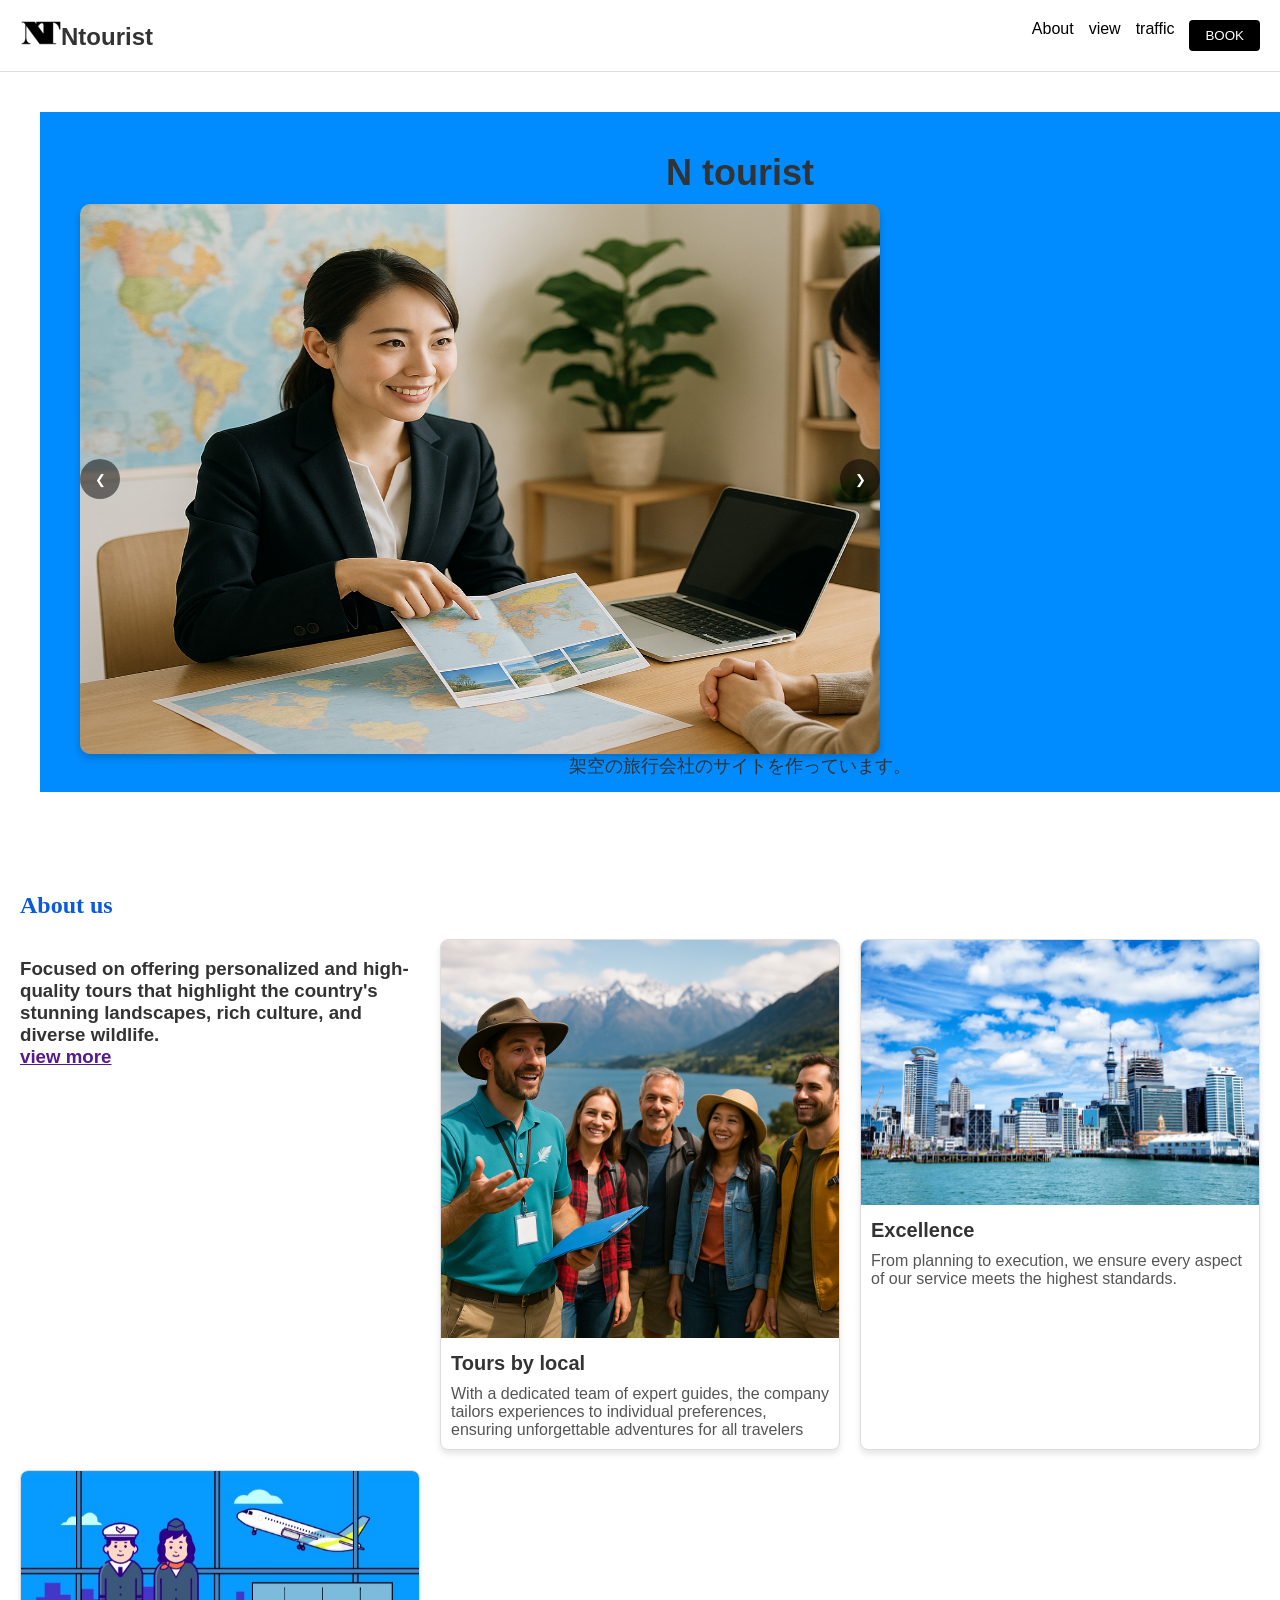
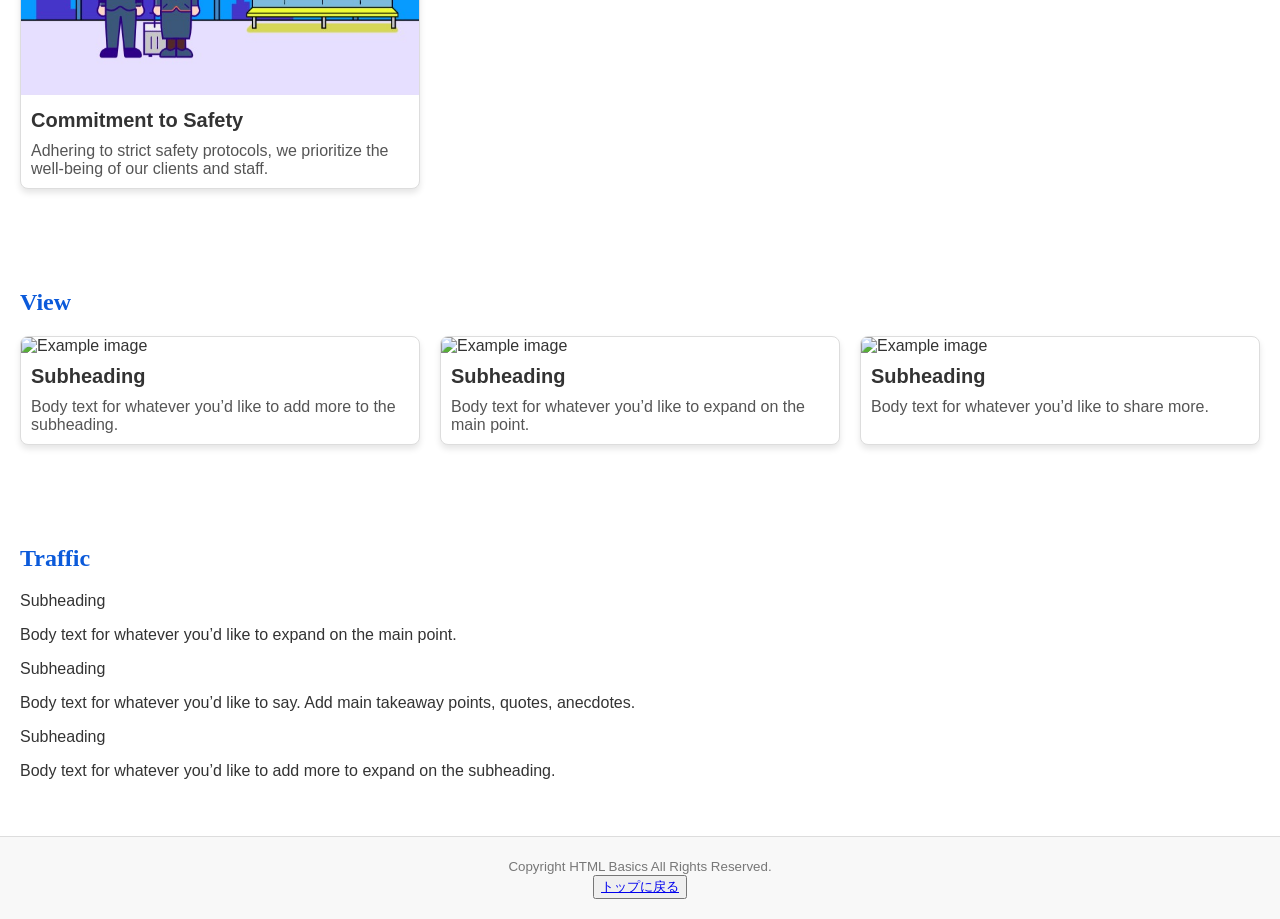
==== index.html @ aea52d13 "Add files via upload" ====
<!DOCTYPE html>
<html lang="ja">
<head>
    <meta charset="UTF-8">
    <meta name="viewport" content="width=device-width, initial-scale=1.0">
    <title>右上</title>
    <link rel="stylesheet" href="nu.css">
    <link rel="stylesheet" href="scroll.css">
</head>
<body>
    
    <header><h1 class="top" id ="returntop">Ntourist</h1>
        <nav>
            <ul>
                <li><a href="#about">About</a></li>
                <li><a href="#photos">view</a></li>
                <li><a href="#traffic">traffic</a></li>
                <button class="button">book</button>
            </ul>
        </nav>
    </header>

    <div class="hero">

        <h1>N tourist</h1>
            <div class="slider-container">
                <div id="pht" class="slider">
                    <img src="photos/atn/spimg.png" alt="Image 1" class="slider-image active">
                     
                    <img src="photos/atn/spimg4.png" alt="Image 2" class="slider-image">
                    <img src="photos/atn/spimg2.jpg" alt="Image 3" class="slider-image">
                </div>
                <div class="controls">
                     <button id="prev" class="control-btn">&#10094;</button>
                    <button id="next" class="control-btn">&#10095;</button>
                </div>
             </div>
            <script src="script.js"></script>
        <p>
            架空の旅行会社のサイトを作っています。
        </p>
    </div>

    <main>
        <section class="section" id="about">
            <h2 class = "hero2">About us</h2>
            <div class="places-grid">
                <div>
                    <h3>
                        <p>Focused on offering personalized and high-quality tours that highlight the country's stunning landscapes, rich culture, and diverse wildlife. <br>
                        <a href =>view more</a></p>
                    </h3>
                </div>
                <div class="place">
                    <img src="photos/abus/abus.png" width="200" height="100px"alt="about" class="abimg1" >
                    <h3>Tours by local</h3>
                    <p>With a dedicated team of expert guides, the company tailors experiences to individual preferences, ensuring unforgettable adventures for all travelers</p>
                </div>
                <div class="place">
                    <img src="photos/abus/abus3.jpg" width="200" height="100px"alt="about" class="abimg1">
                    <h3>Excellence</h3>
                    <p>From planning to execution, we ensure every aspect of our service meets the highest standards.</p>
                </div>
                <div class="place">
                    <img src="photos/abus/abus2.jpg" width="200" height="100"alt="about" class="abimg1">
                    <h3>Commitment to Safety</h3>
                    <p>Adhering to strict safety protocols, we prioritize the well-being of our clients and staff.</p>
                </div>
            </div>
        </section>

        <section class="section" id="photos">
            <h2 class="hero2">View</h2>
            <div class="places-grid">
                <div class="place">
                    <img src="image1.jpg" alt="Example image">
                    <h3>Subheading</h3>
                    <p>Body text for whatever you’d like to add more to the subheading.</p>
                </div>
                <div class="place">
                    <img src="image2.jpg" alt="Example image">
                    <h3>Subheading</h3>
                    <p>Body text for whatever you’d like to expand on the main point.</p>
                </div>
                <div class="place">
                    <img src="image3.jpg" alt="Example image">
                    <h3>Subheading</h3>
                    <p>Body text for whatever you’d like to share more.</p>
                </div>
            </div>
        </section>

        <section class="section" id="traffic">
            <h2 class="hero2">Traffic</h2>
            <div>
                <p>Subheading</p>
                <p>Body text for whatever you’d like to expand on the main point.</p>
                <p>Subheading</p>
                <p>Body text for whatever you’d like to say. Add main takeaway points, quotes, anecdotes.</p>
                <p>Subheading</p>
                <p>Body text for whatever you’d like to add more to expand on the subheading.</p>
            </div>
        </section>
    </main>

    <footer>
        <p><small>Copyright HTML Basics All Rights Reserved.</small></p>
        <button><a href="#returntop">トップに戻る</a></button>
    </footer>
</body>
</html>
---- nu.css ----
body {
    font-family: Arial, sans-serif;
    margin: 0;
    padding: 0;
    color: #333;
}

header {
    display: flex;
    justify-content: space-between;
    align-items: center;
    padding: 20px;
    background-color: #ffffff;
    border-bottom: 1px solid #ddd;
}

header h1 {
    font-size: 24px;
    margin: 0;
}

.top::before {
  content: url(photos/Rogs.png);
  margin-left: 1px;
  vertical-align: top-left;
}


header nav ul {
    list-style: none;
    margin: 0;
    padding: 0;
    display: flex;
    gap: 15px;
}

header nav ul li {
    margin: 0;
}

header nav ul li a {
    text-decoration: none;
    color: #000;
}

header .button {
    background-color: black;
    color: white;
    padding: 8px 16px;
    border: none;
    border-radius: 4px;
    text-transform: uppercase;
}
/*タイトル*/
.hero {
    background-color: #008cff;
    text-align: center;
    margin:40px;
    padding: 40px 40px;
    width:1320px;
    height: 600px;
    position: relative;
}
/*小見出し*/
.hero2{
    text-align: left-top;
    font-family: 'Ink Free',cursive;
    color:#0b5ada;
}

.hero h1 {
    font-size: 36px;
    margin: 0 0 10px;
}

.hero p {
    font-size: 18px;
    margin: 0;
}

.section {
    padding: 40px 20px;
}
/*about us小出しにする内容*/
.places-grid {
    display: grid;
    grid-template-columns: repeat(auto-fit, minmax(300px, 1fr));
    gap: 20px;
}

.place {
    background-color: #fff;
    border: 1px solid #ddd;
    border-radius: 8px;
    overflow: hidden;
    box-shadow: 0 4px 6px rgba(0, 0, 0, 0.1);
}
/*about us　写真*/
.place img {
    width: 100%;
    height: auto;
}
/*about us　説明*/
.place h3 {
    font-size: 20px;
    margin: 10px;
}

.place p {
    font-size: 16px;
    margin: 10px;
    color: #555;
}

/*フッターの設定*/
footer {
    background-color: #f8f8f8;
    text-align: center;
    padding: 20px;
    border-top: 1px solid #ddd;
}

footer p {
    margin: 0;
    color: #777;
}
---- scroll.css ----
/*スライダー操作*/
.slider-container {
    position: relative;
    width: 80%;
    max-width: 800px;
    overflow: hidden;
    border-radius: 10px;
    box-shadow: 0 4px 8px rgba(0, 0, 0, 0.2);
}

.slider {
    display: flex;
    transition: transform 0.5s ease-in-out;
}

.slider-image {
    width: 100%;
    display: none;
}

.slider-image.active {
    display: block;
}

.controls {
    position: absolute;
    top: 50%;
    width: 100%;
    display: flex;
    justify-content: space-between;
    transform: translateY(-50%);
}

.control-btn {
    background: rgba(0, 0, 0, 0.5);
    color: white;
    border: none;
    border-radius: 50%;
    width: 40px;
    height: 40px;
    cursor: pointer;
    display: flex;
    justify-content: center;
    align-items: center;
    outline: none;
    transition: background 0.3s;
}

.control-btn:hover {
    background: rgba(0, 0, 0, 0.8);
}

/*スライダー写真*/

#pht{
    width:1000px;
    height:550px;
}
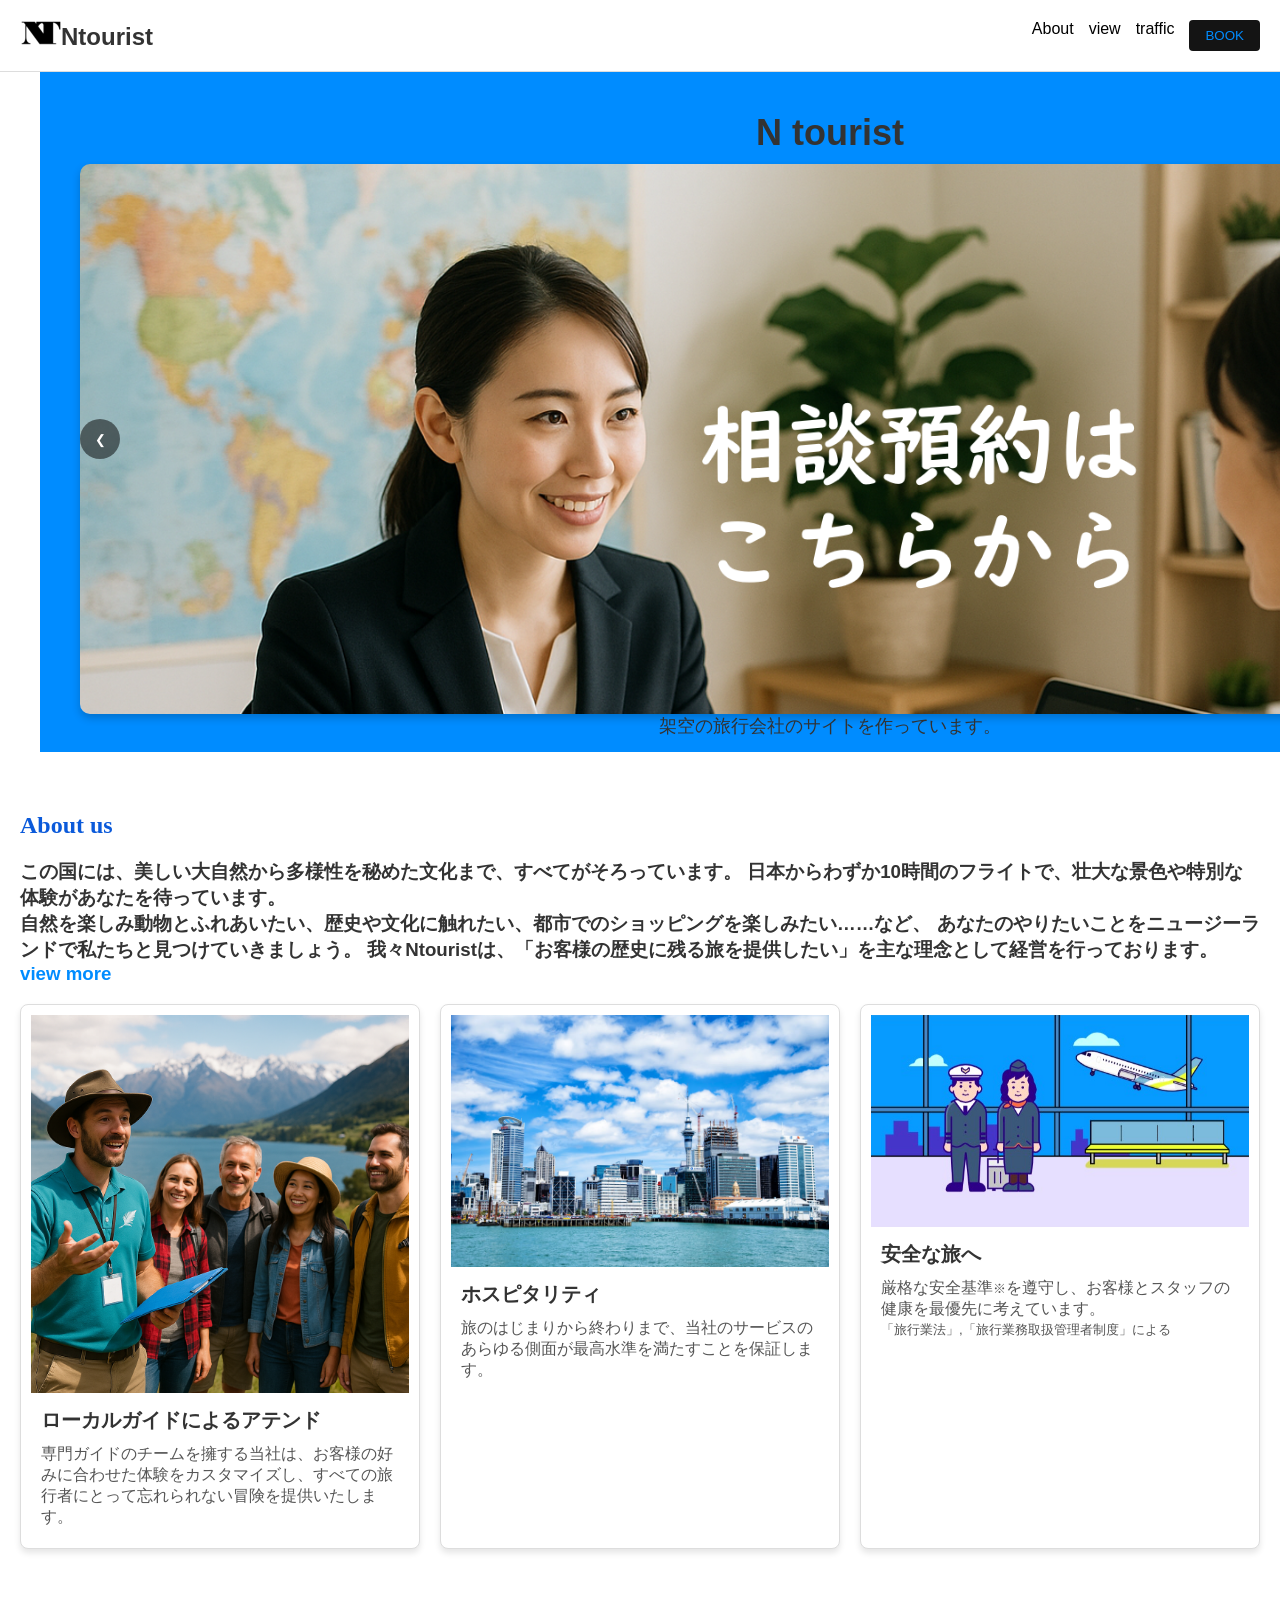
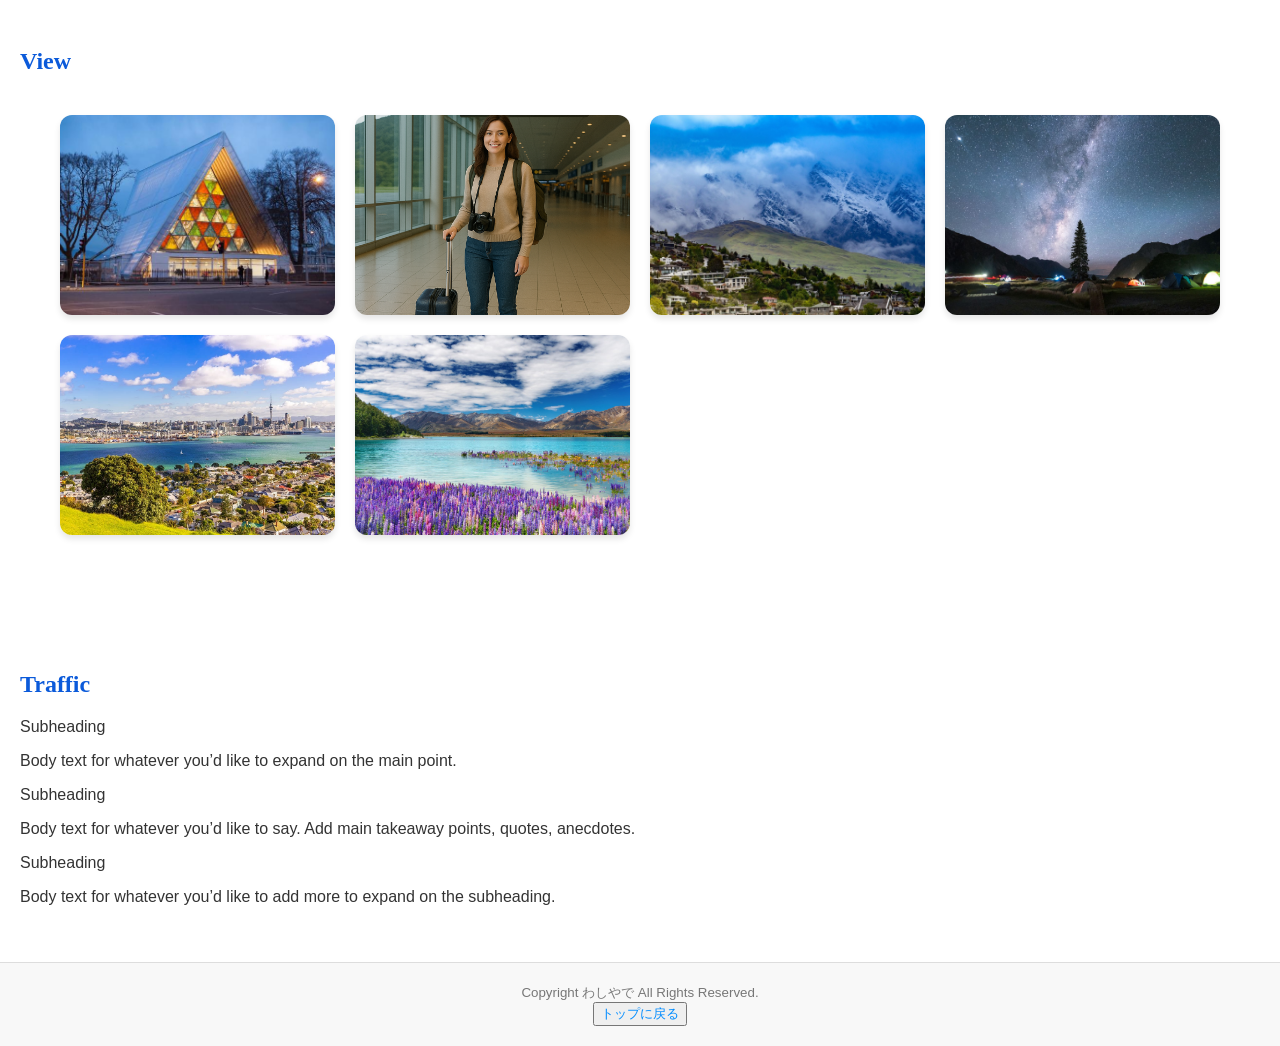
==== commit 68baeccf: "Add files via upload" ====
--- a/index.html
+++ b/index.html
@@ -4,7 +4,7 @@
     <meta charset="UTF-8">
     <meta name="viewport" content="width=device-width, initial-scale=1.0">
     <title>右上</title>
-    <link rel="stylesheet" href="nu.css">
+    <link rel="stylesheet" href="style.css">
     <link rel="stylesheet" href="scroll.css">
 </head>
 <body>
@@ -15,7 +15,7 @@
                 <li><a href="#about">About</a></li>
                 <li><a href="#photos">view</a></li>
                 <li><a href="#traffic">traffic</a></li>
-                <button class="button">book</button>
+                <button class="button"><a href="booking.html">book</a></button>
             </ul>
         </nav>
     </header>
@@ -25,10 +25,9 @@
         <h1>N tourist</h1>
             <div class="slider-container">
                 <div id="pht" class="slider">
-                    <img src="photos/atn/spimg.png" alt="Image 1" class="slider-image active">
-                     
+                   <a href="booking.html"> <img src="photos/atn/spimg.png" alt="Image 1" class="slider-image active"></a>                     
                     <img src="photos/atn/spimg4.png" alt="Image 2" class="slider-image">
-                    <img src="photos/atn/spimg2.jpg" alt="Image 3" class="slider-image">
+                    <a href =intro.html><img src="photos/atn/spimg2.jpg" alt="Image 3" class="slider-image"></a>
                 </div>
                 <div class="controls">
                      <button id="prev" class="control-btn">&#10094;</button>
@@ -44,50 +43,57 @@
     <main>
         <section class="section" id="about">
             <h2 class = "hero2">About us</h2>
+
+
+                    <h3 class="intro">
+                        <p>この国には、美しい大自然から多様性を秘めた文化まで、すべてがそろっています。
+                            日本からわずか10時間のフライトで、壮大な景色や特別な体験があなたを待っています。<br>
+                            自然を楽しみ動物とふれあいたい、歴史や文化に触れたい、都市でのショッピングを楽しみたい……など、
+                            あなたのやりたいことをニュージーランドで私たちと見つけていきましょう。
+                            我々Ntouristは、「お客様の歴史に残る旅を提供したい」を主な理念として経営を行っております。 <br>
+                        <a href =intro.html>view more</a></p>
+                    </h3>
             <div class="places-grid">
-                <div>
-                    <h3>
-                        <p>Focused on offering personalized and high-quality tours that highlight the country's stunning landscapes, rich culture, and diverse wildlife. <br>
-                        <a href =>view more</a></p>
-                    </h3>
-                </div>
                 <div class="place">
                     <img src="photos/abus/abus.png" width="200" height="100px"alt="about" class="abimg1" >
-                    <h3>Tours by local</h3>
-                    <p>With a dedicated team of expert guides, the company tailors experiences to individual preferences, ensuring unforgettable adventures for all travelers</p>
+                    <h3>ローカルガイドによるアテンド</h3>
+                    <p>専門ガイドのチームを擁する当社は、お客様の好みに合わせた体験をカスタマイズし、すべての旅行者にとって忘れられない冒険を提供いたします。</p>
                 </div>
                 <div class="place">
                     <img src="photos/abus/abus3.jpg" width="200" height="100px"alt="about" class="abimg1">
-                    <h3>Excellence</h3>
-                    <p>From planning to execution, we ensure every aspect of our service meets the highest standards.</p>
+                    <h3>ホスピタリティ</h3>
+                    <p>旅のはじまりから終わりまで、当社のサービスのあらゆる側面が最高水準を満たすことを保証します。</p>
                 </div>
                 <div class="place">
                     <img src="photos/abus/abus2.jpg" width="200" height="100"alt="about" class="abimg1">
-                    <h3>Commitment to Safety</h3>
-                    <p>Adhering to strict safety protocols, we prioritize the well-being of our clients and staff.</p>
+                    <h3>安全な旅へ</h3>
+                    <p>厳格な安全基準<small>※</small>を遵守し、お客様とスタッフの健康を最優先に考えています。<br>
+                    <small>「旅行業法」,「旅行業務取扱管理者制度」による</small></p>
                 </div>
             </div>
         </section>
 
         <section class="section" id="photos">
             <h2 class="hero2">View</h2>
-            <div class="places-grid">
-                <div class="place">
-                    <img src="image1.jpg" alt="Example image">
-                    <h3>Subheading</h3>
-                    <p>Body text for whatever you’d like to add more to the subheading.</p>
-                </div>
-                <div class="place">
-                    <img src="image2.jpg" alt="Example image">
-                    <h3>Subheading</h3>
-                    <p>Body text for whatever you’d like to expand on the main point.</p>
-                </div>
-                <div class="place">
-                    <img src="image3.jpg" alt="Example image">
-                    <h3>Subheading</h3>
-                    <p>Body text for whatever you’d like to share more.</p>
-                </div>
-            </div>
+            <div class="container">
+        <div class="gallery">
+            <div class="gallery-item"><img src="photos\shasin\shashin1.jpg" alt="Image 1"></div>
+            <div class="gallery-item"><img src="photos\shasin\shashin2.png" alt="Image 2"></div>
+            <div class="gallery-item"><img src="photos\shasin\shashin3.jpg" alt="Image 3"></div>
+            <div class="gallery-item"><img src="photos\shasin\shashin4.jpg" alt="Image 4"></div>
+            <div class="gallery-item"><img src="photos\shasin\shashin5.jpg" alt="Image 5"></div>
+            <div class="gallery-item"><img src="photos\shasin\shashin6.jpg" alt="Image 6"></div>
+
+        </div>
+        <p></p>
+    </div>
+        <!-- 拡大画像のモーダル -->
+    <div id="imageModal" class="modal">
+        <span class="close">&times;</span>
+        <img class="modal-content" id="modalImage">
+    </div>
+
+    <script src="script2.js"></script>
         </section>
 
         <section class="section" id="traffic">
@@ -104,7 +110,7 @@
     </main>
 
     <footer>
-        <p><small>Copyright HTML Basics All Rights Reserved.</small></p>
+        <p><small>Copyright わしやで All Rights Reserved.</small></p>
         <button><a href="#returntop">トップに戻る</a></button>
     </footer>
 </body>
--- a/style.css
+++ b/style.css
@@ -0,0 +1,207 @@
+body {
+    font-family: Arial, sans-serif;
+    margin: 0;
+    padding: 0;
+    color: #333;
+}
+
+header {
+    display: flex;
+    justify-content: space-between;
+    align-items: center;
+    padding: 20px;
+    background-color: #ffffff;
+    border-bottom: 1px solid #ddd;
+}
+
+header h1 {
+    font-size: 24px;
+    margin: 0;
+}
+
+.top::before {
+  content: url(photos/Rogs.png);
+  margin-left: 1px;
+  vertical-align: top-left;
+}
+
+
+header nav ul {
+    list-style: none;
+    margin: 0;
+    padding: 0;
+    display: flex;
+    gap: 15px;
+}
+
+header nav ul li {
+    margin: 0;
+}
+
+header nav ul li a {
+    text-decoration: none;
+    color: #000;
+}
+
+/* ボタン設定 */
+header .button {
+    background-color: rgb(20, 20, 20);
+    padding: 8px 16px;
+    border: none;
+    border-radius: 4px;
+    text-transform: uppercase;
+    }
+
+a {
+  color: #008cff;
+  text-decoration: none;
+}
+a:hover {
+  color: #36a5ff(207, 100%, 59%);
+  text-decoration: none;
+}
+
+
+
+
+
+
+/*タイトル*/
+.hero {
+    background-color: #008cff;
+    text-align: center;
+    margin-left:40px;
+    margin-right:40px;
+    padding: 40px 40px;
+    width:1500px;
+    height: 600px;
+    position: relative;
+}
+/*小見出し*/
+.hero2{
+    text-align: left-top;
+    font-family: 'Ink Free',cursive;
+    color:#0b5ada;
+}
+
+.hero h1 {
+    font-size: 36px;
+    margin: 0 0 10px;
+}
+
+.hero p {
+    font-size: 18px;
+    margin: 0;
+}
+
+.section {
+    padding: 40px 20px;
+}
+
+/*about us小出しにする内容*/
+.places-grid {
+    display: grid;
+    grid-template-columns: repeat(auto-fit, minmax(300px, 1fr));
+    gap: 20px;
+}
+.intro{
+    text-align:center-top;
+    
+}
+.place {
+    background-color: #fff;
+    border: 1px solid #ddd;
+    padding:10px;
+    border-radius: 8px;
+    overflow: hidden;
+    box-shadow: 0 4px 6px rgba(0, 0, 0, 0.1);
+}
+/*about us　写真*/
+.place img {
+    width: 100%;
+    height: auto;
+}
+/*about us　説明*/
+.place h3 {
+    font-size: 20px;
+    margin: 10px;
+}
+
+.place p {
+    font-size: 16px;
+    margin: 10px;
+    color: #555;
+}
+/*view設定*/
+.container {
+    padding: 20px;
+}
+
+.gallery {
+    display: grid;
+    grid-template-columns: repeat(auto-fit, minmax(250px, 1fr));
+    gap: 20px;
+    padding: 0 20px;
+}
+
+.gallery-item {
+    width: 100%;
+    height: 200px; /* 画像を固定サイズにする */
+    border-radius: 12px;
+    overflow: hidden;
+    box-shadow: 0 4px 6px rgba(0, 0, 0, 0.1);
+    position: relative;
+}
+
+.gallery-item img {
+    width: 100%;
+    height: 100%;
+    object-fit: cover; /* 画像を枠に収める */
+    display: block;
+}
+
+
+/* モーダルのスタイル */
+.modal {
+    display: none;
+    position: fixed;
+    z-index: 1000;
+    left: 0;
+    top: 0;
+    width: 100%;
+    height: 100%;
+    overflow: auto;
+    background-color: rgba(0, 0, 0, 0.8);
+    justify-content: center;
+    align-items: center;
+}
+
+.modal-content {
+    max-width: 80%;
+    max-height: 80%;
+    border-radius: 12px;
+}
+
+.close {
+    position: absolute;
+    top: 20px;
+    right: 40px;
+    color: #fff;
+    font-size: 40px;
+    font-weight: bold;
+    cursor: pointer;
+}
+/*フッターの設定*/
+footer {
+    background-color: #f8f8f8;
+    text-align: center;
+    padding: 20px;
+    border-top: 1px solid #ddd;
+}
+
+footer p {
+    margin: 0;
+    color: #777;
+}
+
+
--- a/scroll.css
+++ b/scroll.css
@@ -2,8 +2,8 @@
 /*スライダー操作*/
 .slider-container {
     position: relative;
-    width: 80%;
-    max-width: 800px;
+    width: 1000%;
+    max-width: 1500px;
     overflow: hidden;
     border-radius: 10px;
     box-shadow: 0 4px 8px rgba(0, 0, 0, 0.2);
@@ -54,6 +54,6 @@
 /*スライダー写真*/
 
 #pht{
-    width:1000px;
+    width:1500px;
     height:550px;
-}+}
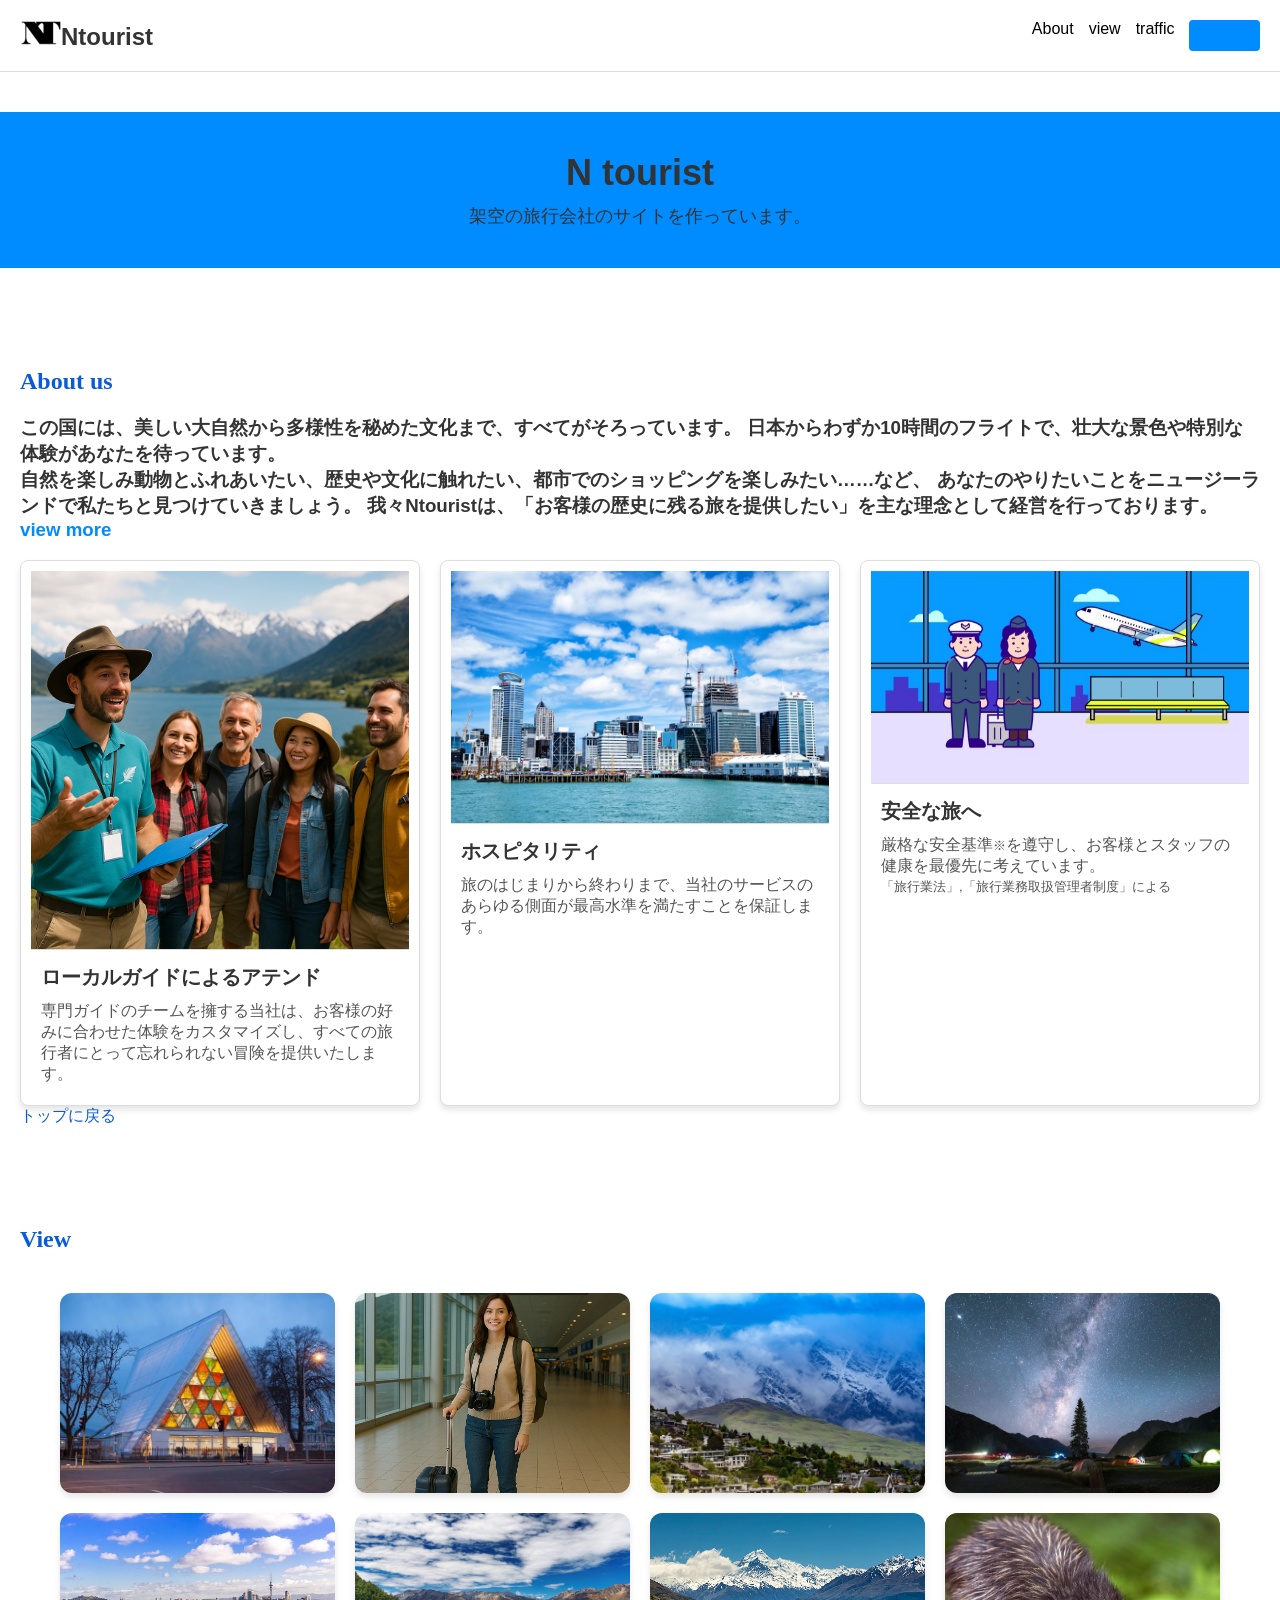
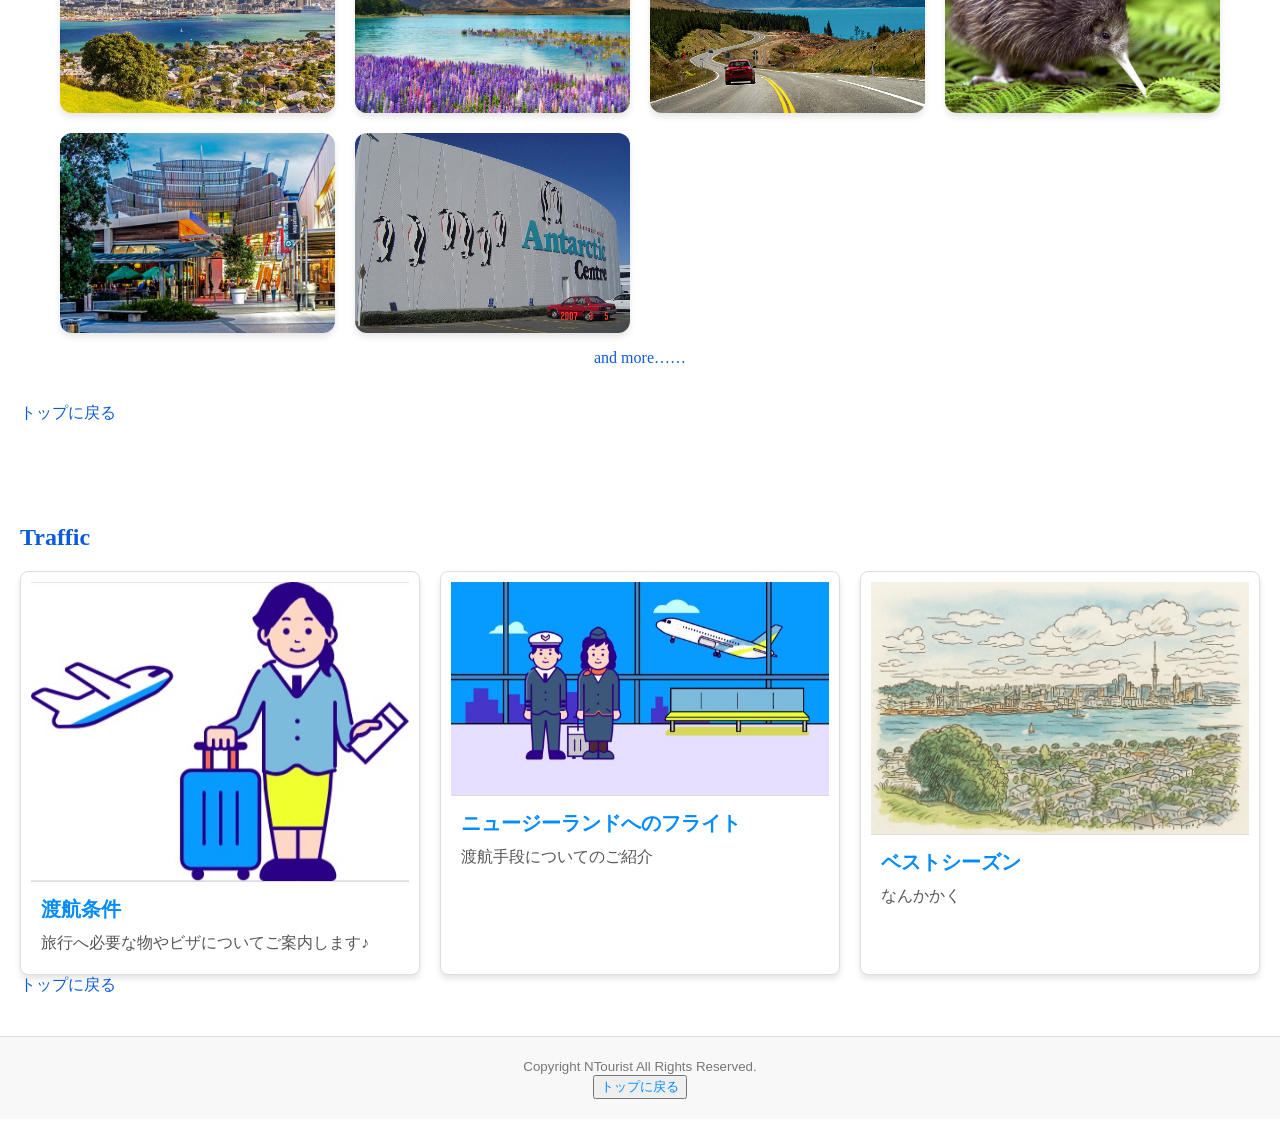
==== commit a38aeaa1: "Add files via upload" ====
--- a/index.html
+++ b/index.html
@@ -3,7 +3,7 @@
 <head>
     <meta charset="UTF-8">
     <meta name="viewport" content="width=device-width, initial-scale=1.0">
-    <title>右上</title>
+    <title>NTourist</title>
     <link rel="stylesheet" href="style.css">
     <link rel="stylesheet" href="scroll.css">
 </head>
@@ -25,9 +25,9 @@
         <h1>N tourist</h1>
             <div class="slider-container">
                 <div id="pht" class="slider">
-                   <a href="booking.html"> <img src="photos/atn/spimg.png" alt="Image 1" class="slider-image active"></a>                     
-                    <img src="photos/atn/spimg4.png" alt="Image 2" class="slider-image">
-                    <a href =intro.html><img src="photos/atn/spimg2.jpg" alt="Image 3" class="slider-image"></a>
+                    <a href="booking.html"> <img src="photos/atn/spimg2.png" alt="Image 1" class="slider-image active"></a>                     
+                    <a href="season.html"><img src="photos/atn/spimg4.png" alt="Image 2" class="slider-image"></a>
+                    <a href =intro.html><img src="photos/atn/spimg3.png" alt="Image 3" class="slider-image"></a>
                 </div>
                 <div class="controls">
                      <button id="prev" class="control-btn">&#10094;</button>
@@ -71,46 +71,63 @@
                     <small>「旅行業法」,「旅行業務取扱管理者制度」による</small></p>
                 </div>
             </div>
+            <a class="hero3" href="#returntop">トップに戻る</a>
         </section>
 
         <section class="section" id="photos">
             <h2 class="hero2">View</h2>
-            <div class="container">
-        <div class="gallery">
-            <div class="gallery-item"><img src="photos\shasin\shashin1.jpg" alt="Image 1"></div>
-            <div class="gallery-item"><img src="photos\shasin\shashin2.png" alt="Image 2"></div>
-            <div class="gallery-item"><img src="photos\shasin\shashin3.jpg" alt="Image 3"></div>
-            <div class="gallery-item"><img src="photos\shasin\shashin4.jpg" alt="Image 4"></div>
-            <div class="gallery-item"><img src="photos\shasin\shashin5.jpg" alt="Image 5"></div>
-            <div class="gallery-item"><img src="photos\shasin\shashin6.jpg" alt="Image 6"></div>
+        <div class="container">
+            <div class="gallery">
+                <div class="gallery-item"><img src="photos\shasin\shashin1.jpg" alt="Image 1"></div>
+                <div class="gallery-item"><img src="photos\shasin\shashin2.png" alt="Image 2"></div>
+                <div class="gallery-item"><img src="photos\shasin\shashin3.jpg" alt="Image 3"></div>
+                <div class="gallery-item"><img src="photos\shasin\shashin4.jpg" alt="Image 4"></div>
+                <div class="gallery-item"><img src="photos\shasin\shashin5.jpg" alt="Image 5"></div>
+                <div class="gallery-item"><img src="photos\shasin\shashin6.jpg" alt="Image 6"></div>
+                <div class="gallery-item"><img src="photos\shasin\shashin7.jpg" alt="Image 7"></div>
+                <div class="gallery-item"><img src="photos\shasin\shashin8.jpg" alt="Image 8"></div>
+                <div class="gallery-item"><img src="photos\shasin\shashin9.jpg" alt="Image 9"></div>
+                <div class="gallery-item"><img src="photos\shasin\shashin10.jpg" alt="Image 10"></div>
 
+            </div>
+        <p class="hero3">and more……</p>
         </div>
-        <p></p>
-    </div>
+    
         <!-- 拡大画像のモーダル -->
-    <div id="imageModal" class="modal">
-        <span class="close">&times;</span>
-        <img class="modal-content" id="modalImage">
-    </div>
+        <div id="imageModal" class="modal">
+         <span class="close">&times;</span>
+         <img class="modal-content" id="modalImage">
+        </div>
 
-    <script src="script2.js"></script>
+        <script src="script2.js"></script>
+        <a class="hero3" href="#returntop">トップに戻る</a>
         </section>
 
         <section class="section" id="traffic">
             <h2 class="hero2">Traffic</h2>
-            <div>
-                <p>Subheading</p>
-                <p>Body text for whatever you’d like to expand on the main point.</p>
-                <p>Subheading</p>
-                <p>Body text for whatever you’d like to say. Add main takeaway points, quotes, anecdotes.</p>
-                <p>Subheading</p>
-                <p>Body text for whatever you’d like to add more to expand on the subheading.</p>
+            <div class="places-grid">
+                <div class="place"><a href="travel.html">
+                    <img src="photos/abus/tr1.jpg" width="200" height="100"alt="about" class="abimg1">
+                    <h3>渡航条件</h3></a>
+                    <p>旅行へ必要な物やビザについてご案内します♪</p>
+                </div>
+                <div class="place"><a href="flight.html">
+                    <img src="photos/abus/abus2.jpg" width="200" height="100px"alt="about" class="空港のイラスト">
+                    <h3>ニュージーランドへのフライト</h3></a>
+                    <p>渡航手段についてのご紹介</p>
+                </div>
+                <div class="place"><a href="season.html">
+                    <img src="photos/abus/tr2.png" width="200" height="100"alt="about" class="abimg1">
+                    <h3>ベストシーズン</h3></a>
+                    <p>なんかかく</p>
+                </div>
             </div>
+            <a class="hero3" href="#returntop">トップに戻る</a>
         </section>
     </main>
 
     <footer>
-        <p><small>Copyright わしやで All Rights Reserved.</small></p>
+        <p><small>Copyright NTourist All Rights Reserved.</small></p>
         <button><a href="#returntop">トップに戻る</a></button>
     </footer>
 </body>
--- a/style.css
+++ b/style.css
@@ -40,12 +40,12 @@
 
 header nav ul li a {
     text-decoration: none;
-    color: #000;
+    color: #000000;
 }
 
 /* ボタン設定 */
 header .button {
-    background-color: rgb(20, 20, 20);
+    background-color: #008cff;
     padding: 8px 16px;
     border: none;
     border-radius: 4px;
@@ -62,24 +62,27 @@
 }
 
 
-
-
-
-
 /*タイトル*/
 .hero {
     background-color: #008cff;
     text-align: center;
-    margin-left:40px;
-    margin-right:40px;
+    margin:40px auto;
     padding: 40px 40px;
-    width:1500px;
-    height: 600px;
+    width: auto;
+    height: auto;
     position: relative;
 }
+
+
+
 /*小見出し*/
 .hero2{
-    text-align: left-top;
+    text-align: left;
+    font-family: 'Ink Free',cursive;
+    color:#0b5ada;
+}
+.hero3{
+    text-align: center;
     font-family: 'Ink Free',cursive;
     color:#0b5ada;
 }
@@ -97,6 +100,7 @@
 .section {
     padding: 40px 20px;
 }
+
 
 /*about us小出しにする内容*/
 .places-grid {
@@ -114,12 +118,18 @@
     padding:10px;
     border-radius: 8px;
     overflow: hidden;
-    box-shadow: 0 4px 6px rgba(0, 0, 0, 0.1);
-}
+    box-shadow: 0 4px 6px #0000001a;
+}
+.place:hover {
+    transform: translateY(-5px);
+    box-shadow: 0 6px 10px rgba(0, 0, 0, 0.2);
+}
+
 /*about us　写真*/
 .place img {
     width: 100%;
     height: auto;
+    border-bottom: 1px solid #dddddd;
 }
 /*about us　説明*/
 .place h3 {
@@ -151,6 +161,9 @@
     overflow: hidden;
     box-shadow: 0 4px 6px rgba(0, 0, 0, 0.1);
     position: relative;
+}
+.gallery-item:hover {
+    transform: scale(1.05);
 }
 
 .gallery-item img {
@@ -171,7 +184,7 @@
     width: 100%;
     height: 100%;
     overflow: auto;
-    background-color: rgba(0, 0, 0, 0.8);
+    background-color: #000000cc;
     justify-content: center;
     align-items: center;
 }
--- a/scroll.css
+++ b/scroll.css
@@ -2,21 +2,26 @@
 /*スライダー操作*/
 .slider-container {
     position: relative;
-    width: 1000%;
-    max-width: 1500px;
+    width: 100%; 
+    max-width: 1000px; 
+    height: auto; 
+    margin: auto;
     overflow: hidden;
-    border-radius: 10px;
-    box-shadow: 0 4px 8px rgba(0, 0, 0, 0.2);
+    border-radius: 10px; 
+    box-shadow: 0 4px 8px rgba(0, 0, 0, 0.2); /* 影 */
 }
 
 .slider {
     display: flex;
     transition: transform 0.5s ease-in-out;
+    width: 100%; 
 }
 
 .slider-image {
-    width: 100%;
+    flex: 0 0 100%;
+    width: 100% auto;
     display: none;
+    object-fit: cover;
 }
 
 .slider-image.active {
@@ -30,11 +35,13 @@
     display: flex;
     justify-content: space-between;
     transform: translateY(-50%);
+
 }
 
 .control-btn {
+    pointer-events: all;
     background: rgba(0, 0, 0, 0.5);
-    color: white;
+    color: #ffffff;
     border: none;
     border-radius: 50%;
     width: 40px;
@@ -53,7 +60,4 @@
 
 /*スライダー写真*/
 
-#pht{
-    width:1500px;
-    height:550px;
-}
+
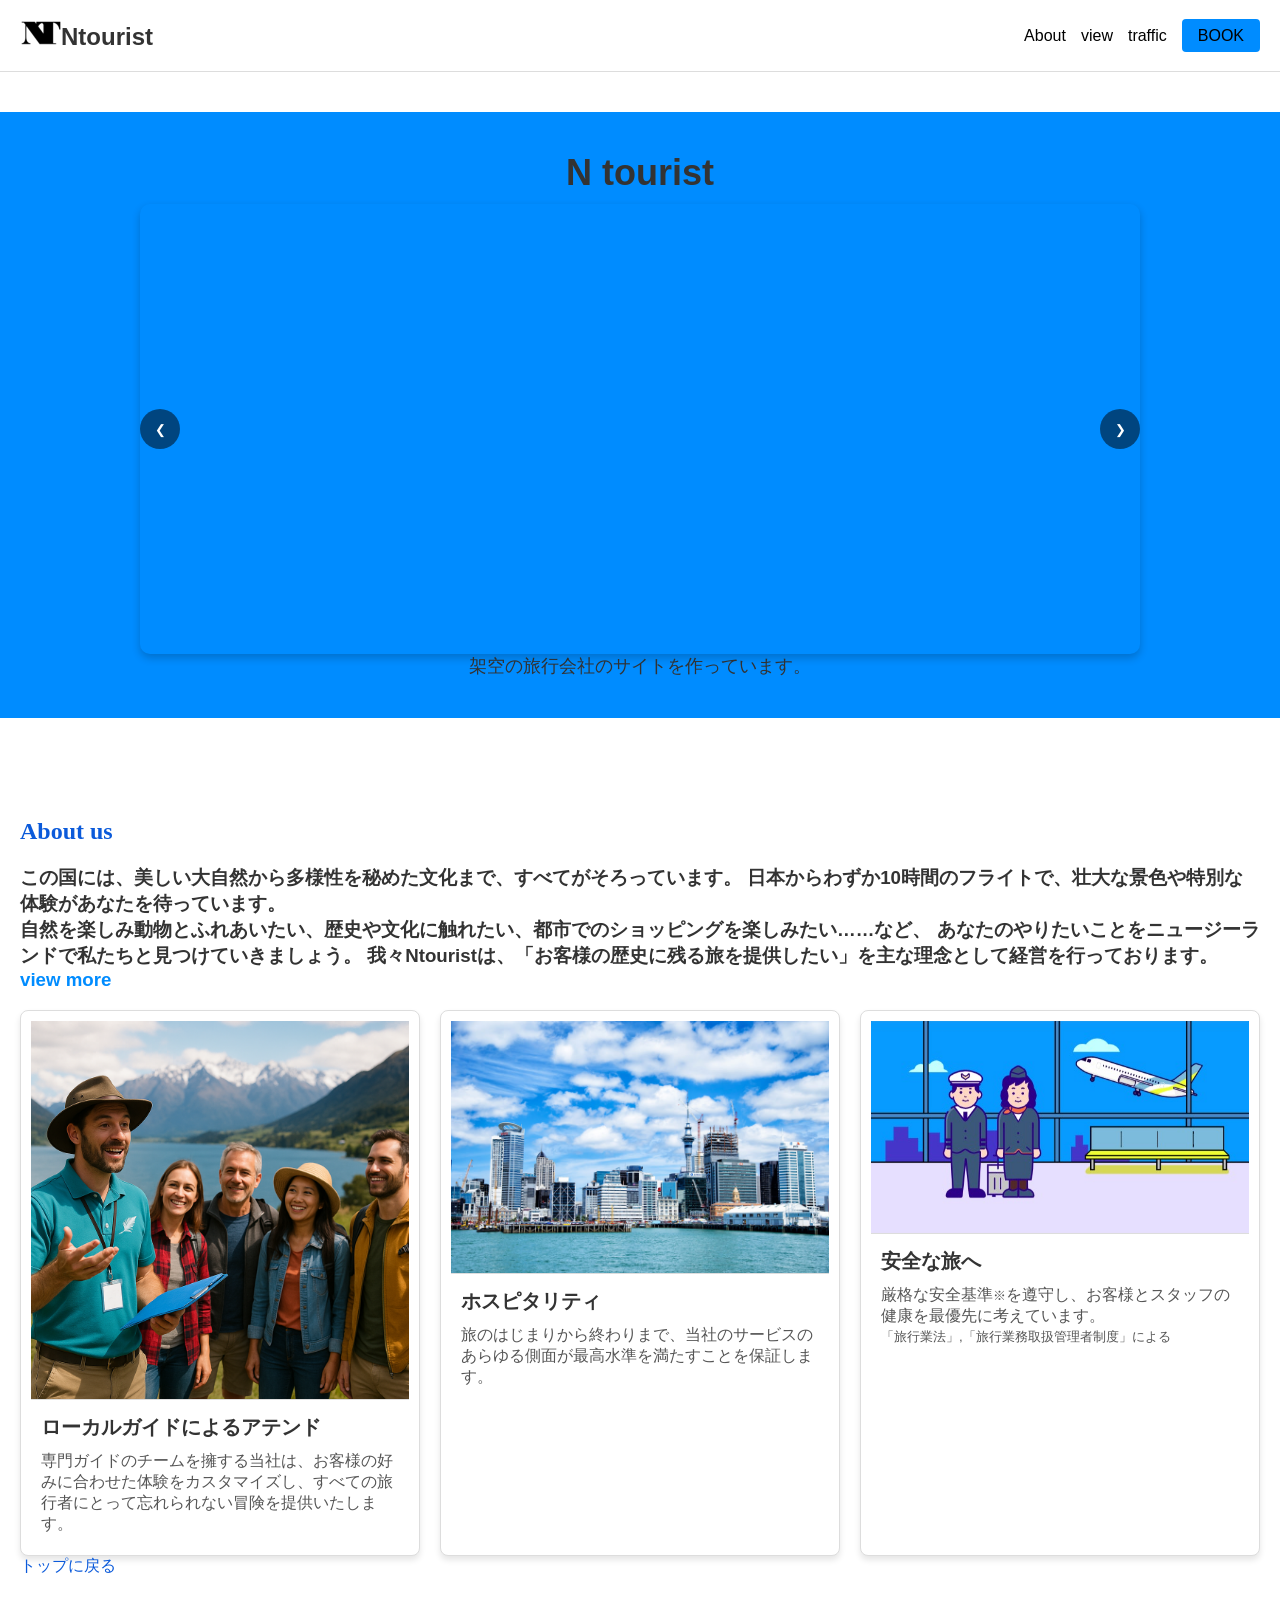
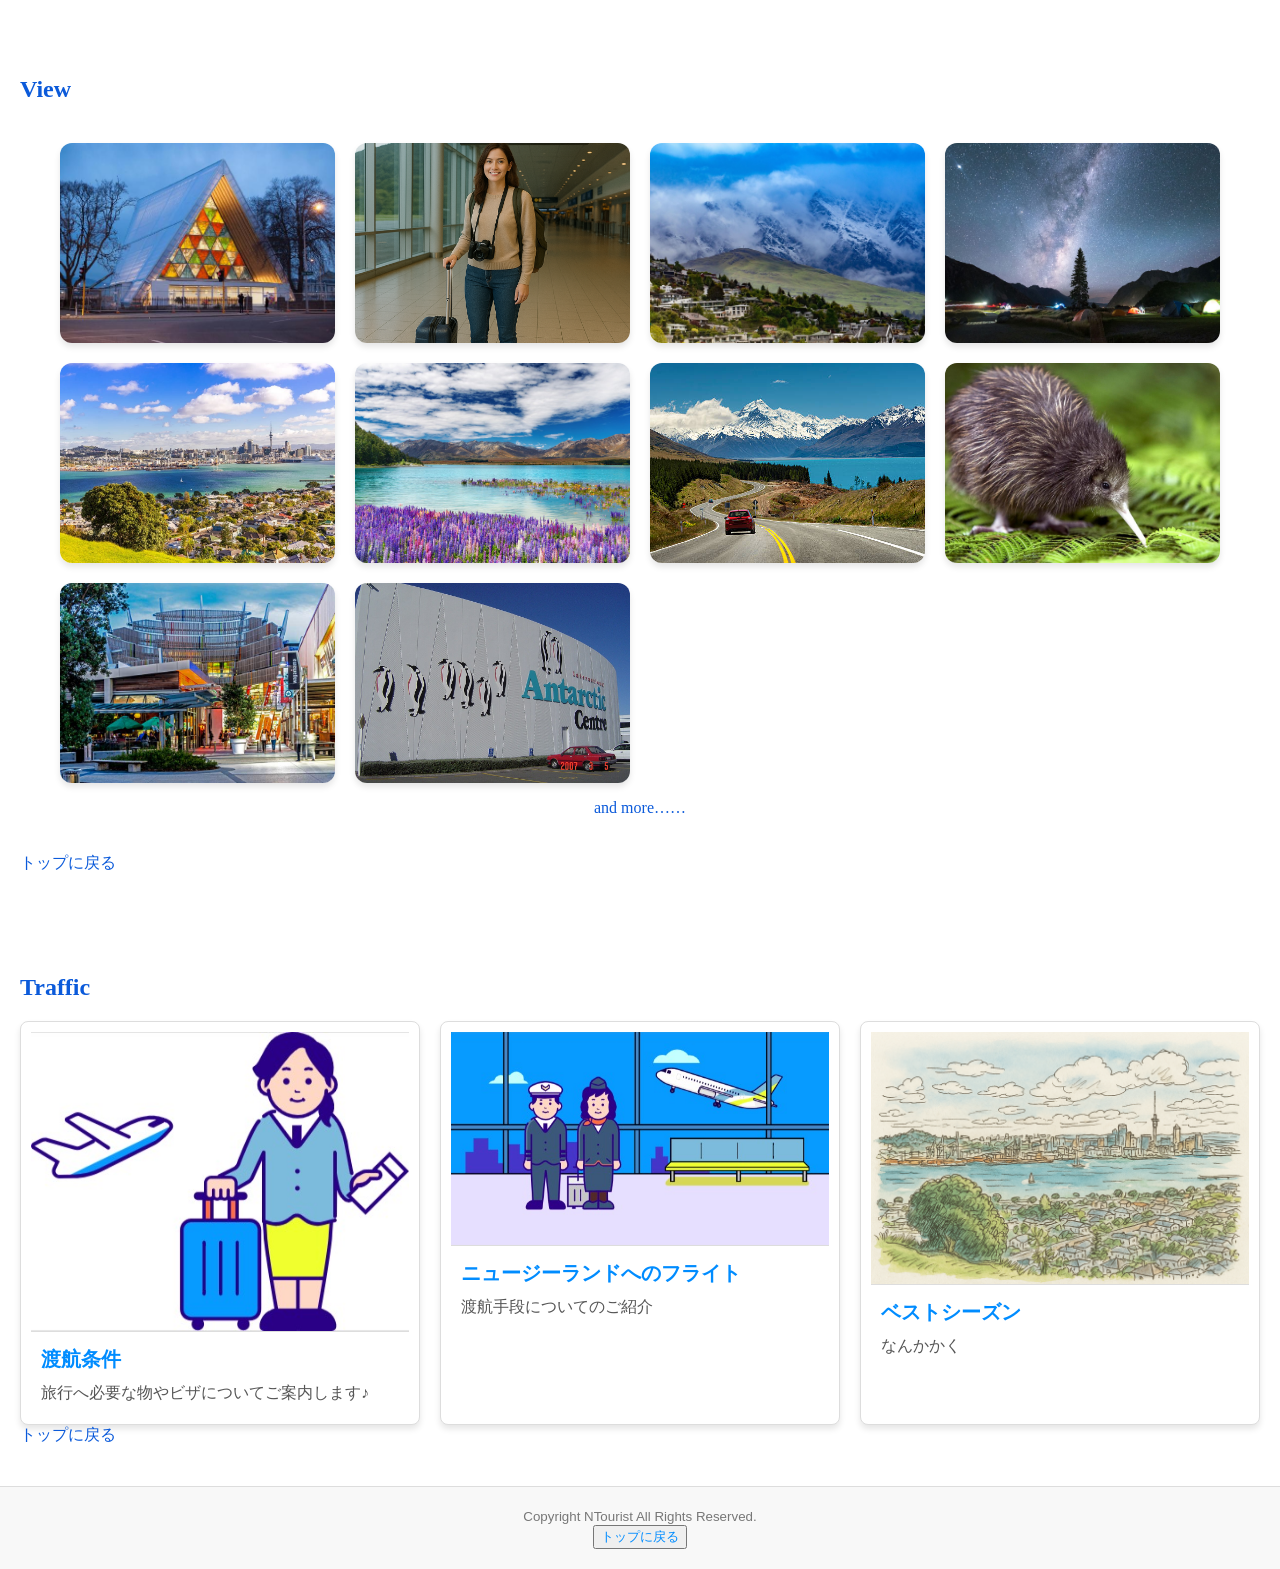
==== commit 9e9ba92e: "Add files via upload" ====
--- a/index.html
+++ b/index.html
@@ -15,7 +15,7 @@
                 <li><a href="#about">About</a></li>
                 <li><a href="#photos">view</a></li>
                 <li><a href="#traffic">traffic</a></li>
-                <button class="button"><a href="booking.html">book</a></button>
+                <li><a href="booking.html" class="button">book</a></button>
             </ul>
         </nav>
     </header>
@@ -131,4 +131,5 @@
         <button><a href="#returntop">トップに戻る</a></button>
     </footer>
 </body>
+
 </html>
--- a/style.css
+++ b/style.css
@@ -216,5 +216,10 @@
     margin: 0;
     color: #777;
 }
-
-
+/* スマホサイズで画像を切り替え */
+@media screen and (max-width: 768px) {
+    .slider-image {
+        background-image: url('introa.png'); /* スマホ用画像 */
+    }
+}
+
--- a/scroll.css
+++ b/scroll.css
@@ -4,17 +4,19 @@
     position: relative;
     width: 100%; 
     max-width: 1000px; 
-    height: auto; 
+    height: 50vh; 
     margin: auto;
     overflow: hidden;
     border-radius: 10px; 
     box-shadow: 0 4px 8px rgba(0, 0, 0, 0.2); /* 影 */
+    box-sizing: border-box;
 }
 
 .slider {
     display: flex;
     transition: transform 0.5s ease-in-out;
-    width: 100%; 
+    width: 100%;
+    height:100% 
 }
 
 .slider-image {
@@ -56,8 +58,14 @@
 
 .control-btn:hover {
     background: rgba(0, 0, 0, 0.8);
+    transform: scale(1.1);
 }
 
 /*スライダー写真*/
+.slider-image img {
+    width: 100%;
+    height: auto;
+    object-fit: cover; /* 枠内に収める */
+    display: block;
+}
 
-
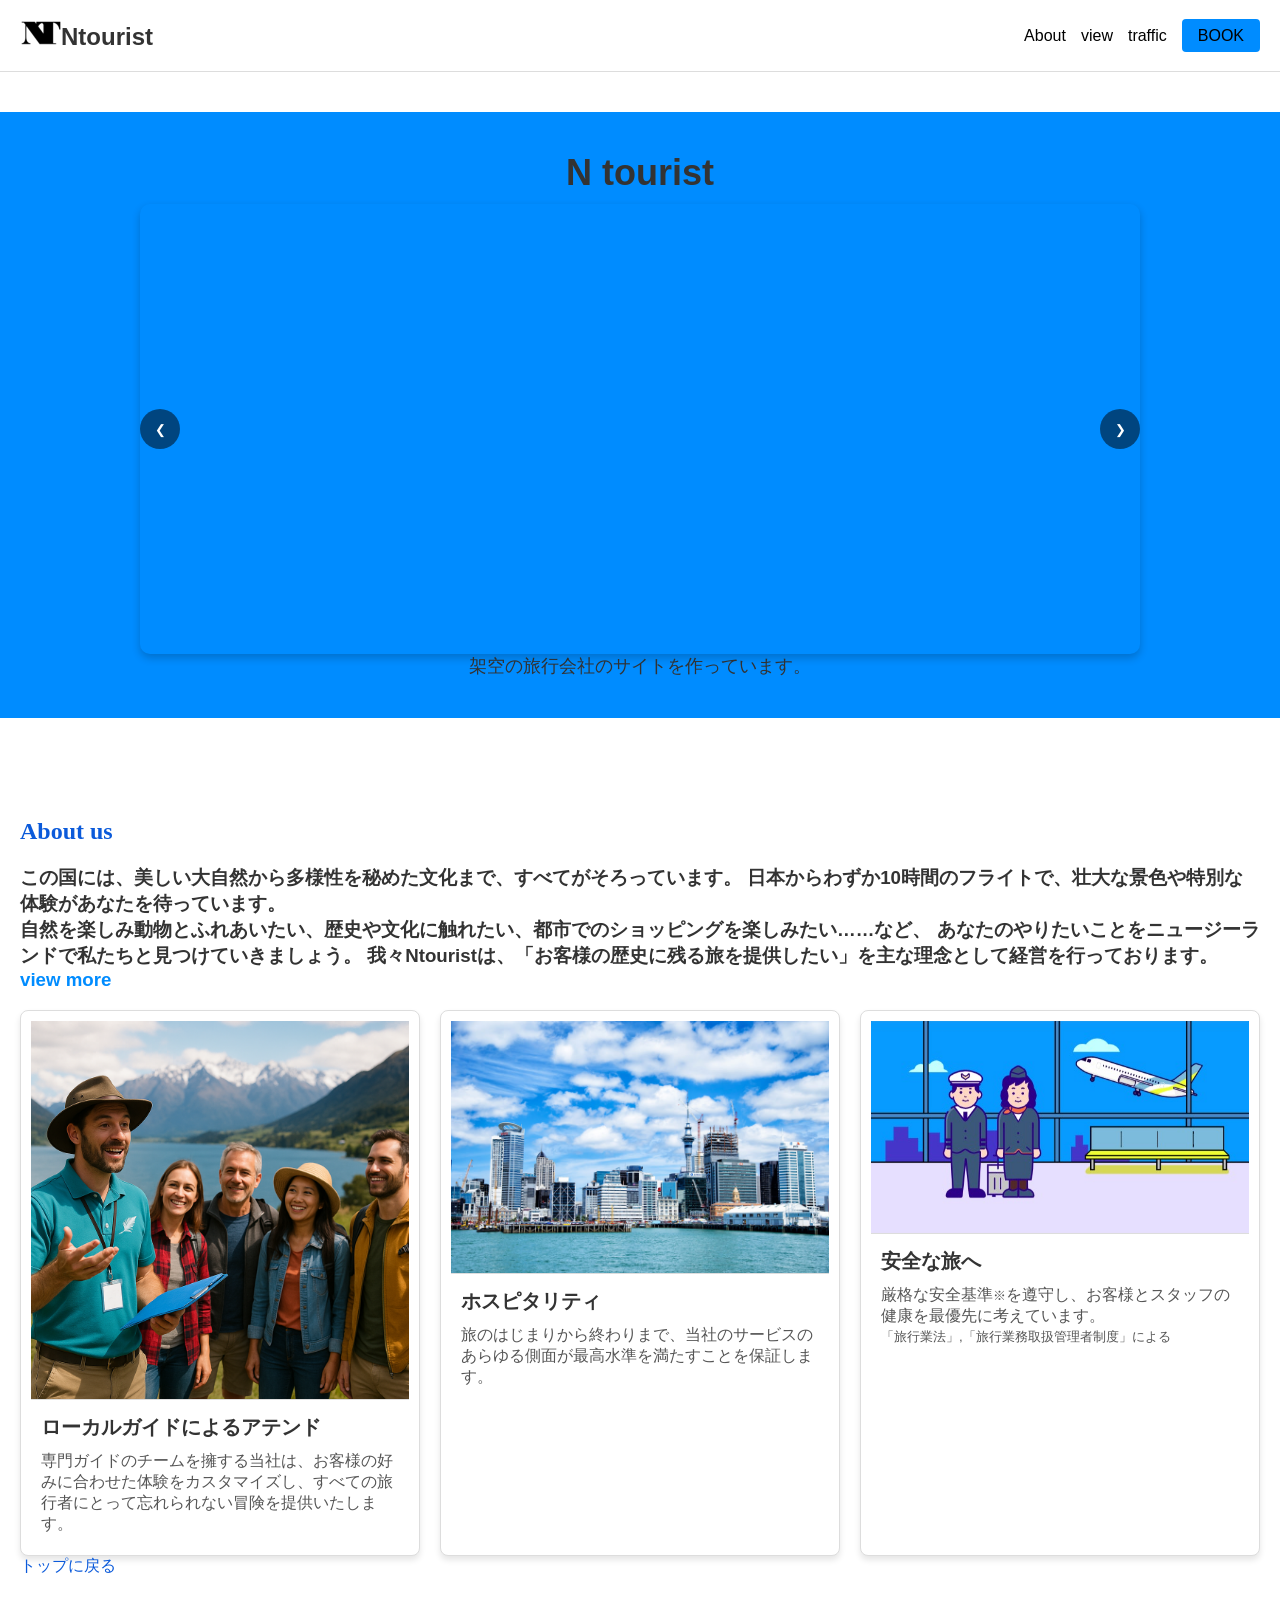
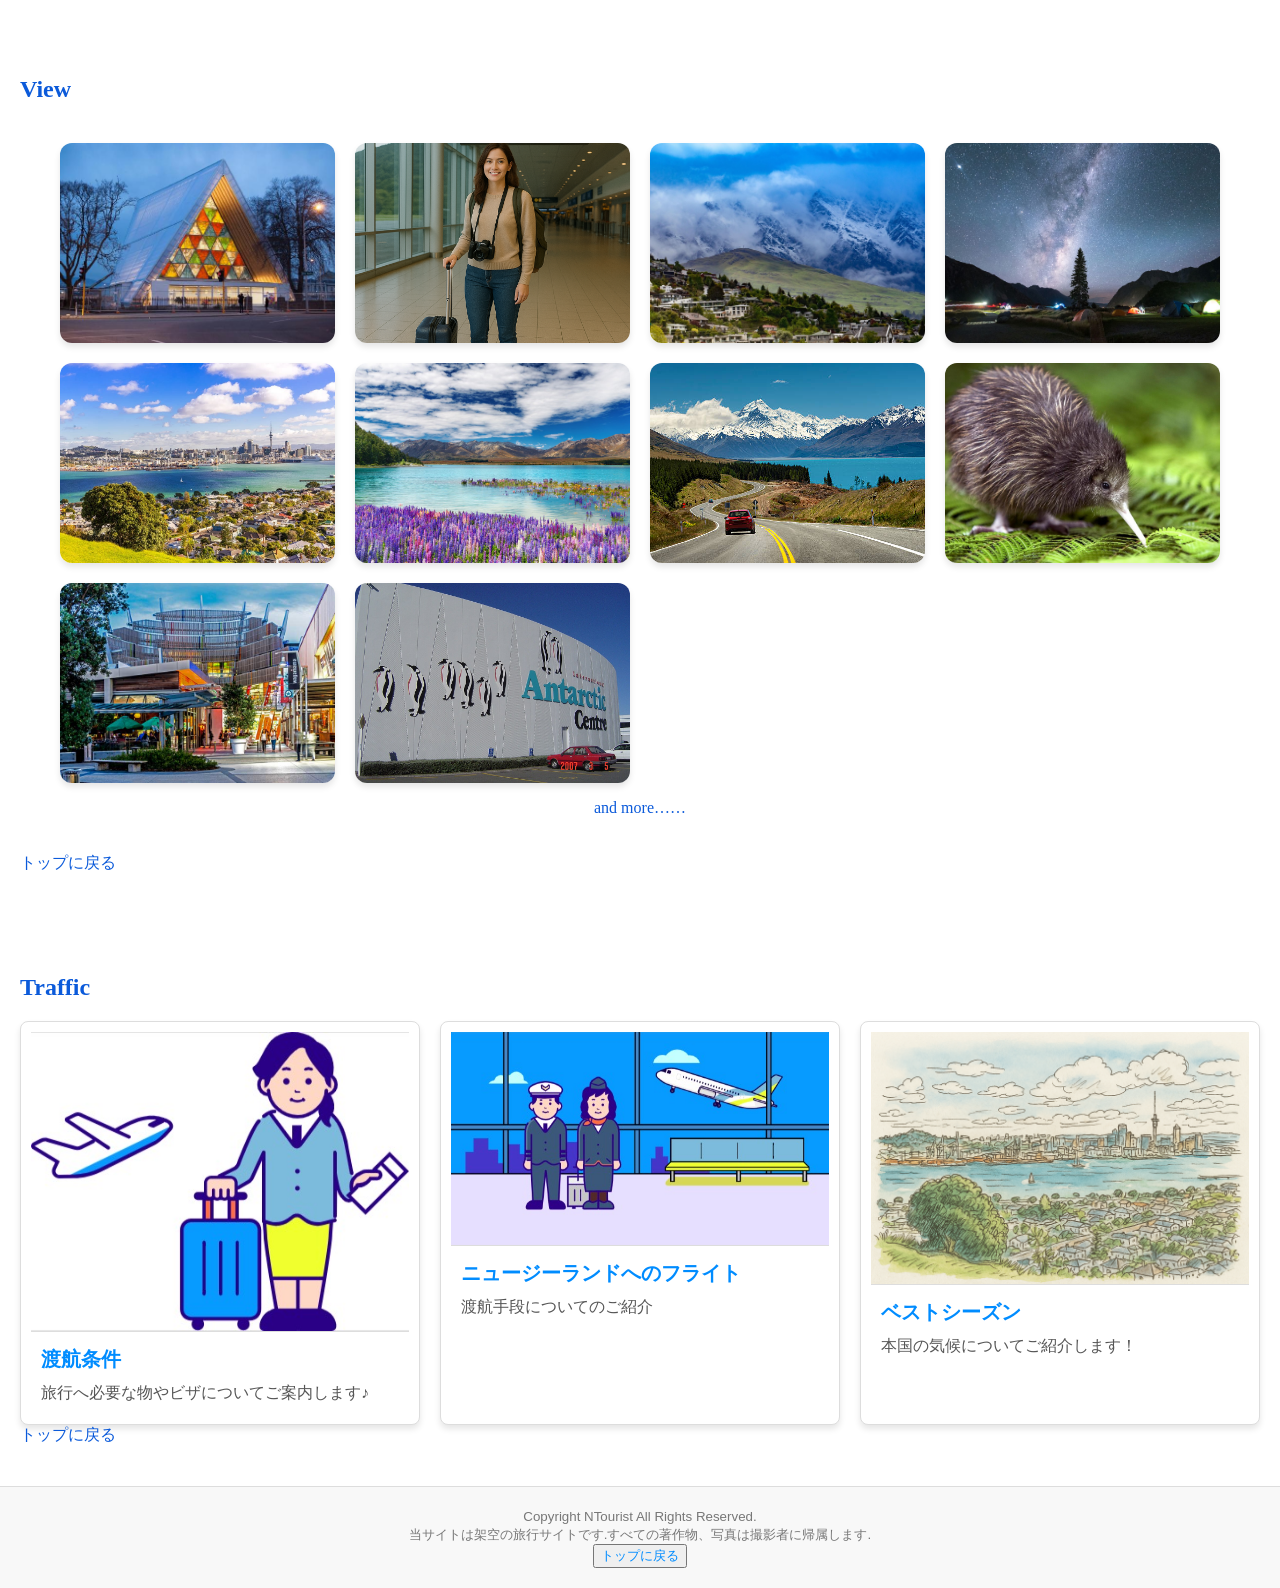
==== commit 4890eeb7: "Add files via upload" ====
--- a/index.html
+++ b/index.html
@@ -119,7 +119,7 @@
                 <div class="place"><a href="season.html">
                     <img src="photos/abus/tr2.png" width="200" height="100"alt="about" class="abimg1">
                     <h3>ベストシーズン</h3></a>
-                    <p>なんかかく</p>
+                    <p>本国の気候についてご紹介します！</p>
                 </div>
             </div>
             <a class="hero3" href="#returntop">トップに戻る</a>
@@ -128,6 +128,7 @@
 
     <footer>
         <p><small>Copyright NTourist All Rights Reserved.</small></p>
+        <p><small>当サイトは架空の旅行サイトです.すべての著作物、写真は撮影者に帰属します.</small></p>
         <button><a href="#returntop">トップに戻る</a></button>
     </footer>
 </body>
--- a/style.css
+++ b/style.css
@@ -216,10 +216,4 @@
     margin: 0;
     color: #777;
 }
-/* スマホサイズで画像を切り替え */
-@media screen and (max-width: 768px) {
-    .slider-image {
-        background-image: url('introa.png'); /* スマホ用画像 */
-    }
-}
-
+
